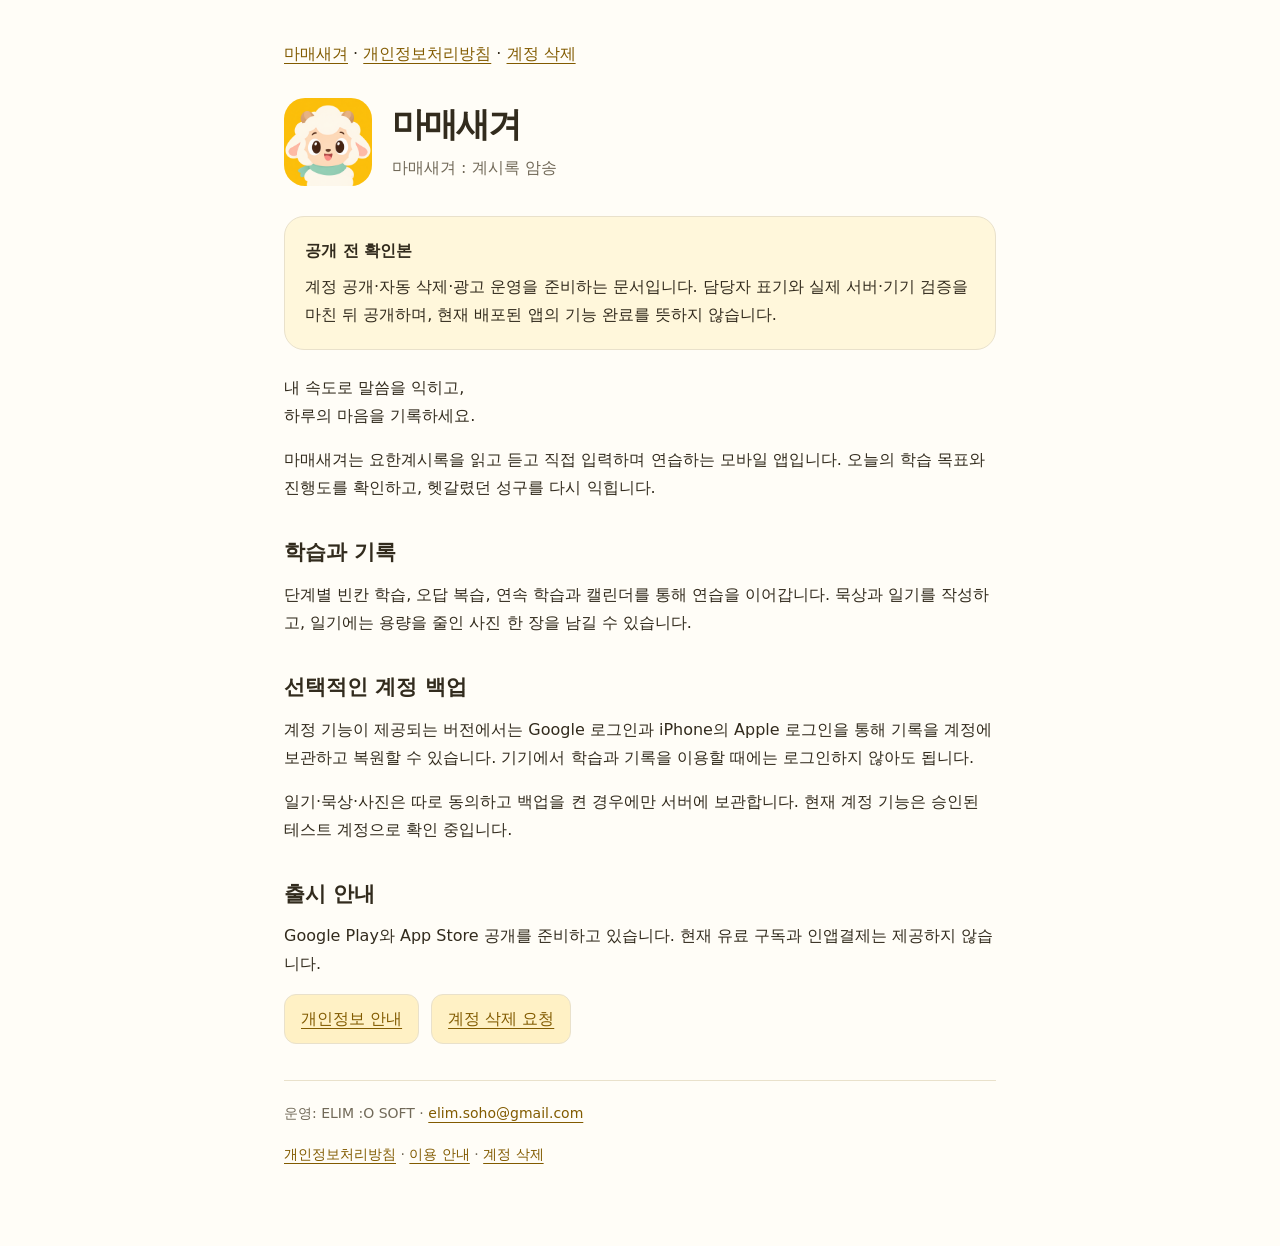
==== index.html @ 67b76ba5 "Prepare static introduction, privacy and account deletion review" ====
<!doctype html>
<html lang="ko"><head><meta charset="utf-8"><meta name="viewport" content="width=device-width,initial-scale=1"><meta name="robots" content="noindex,nofollow"><meta http-equiv="Content-Security-Policy" content="default-src &apos;none&apos;; style-src &apos;self&apos;; img-src &apos;self&apos;; base-uri &apos;none&apos;; form-action &apos;none&apos;"><title>마매새겨 · 마매새겨</title><link rel="stylesheet" href="site.css"></head><body><main>
<nav aria-label="페이지 이동"><a href="index.html">마매새겨</a> · <a href="privacy.html">개인정보처리방침</a> · <a href="delete-account.html">계정 삭제</a></nav>
<header><img src="assets/icon-512.png" alt="마매새겨의 몽실이" width="88" height="88"><div><h1>마매새겨</h1><p>마매새겨 : 계시록 암송</p></div></header>
<aside class="review"><strong>공개 전 확인본</strong><p>계정 공개·자동 삭제·광고 운영을 준비하는 문서입니다. 담당자 표기와 실제 서버·기기 검증을 마친 뒤 공개하며, 현재 배포된 앱의 기능 완료를 뜻하지 않습니다.</p></aside>

<section><p class="lead">내 속도로 말씀을 익히고,<br>하루의 마음을 기록하세요.</p><p>마매새겨는 요한계시록을 읽고 듣고 직접 입력하며 연습하는 모바일 앱입니다. 오늘의 학습 목표와 진행도를 확인하고, 헷갈렸던 성구를 다시 익힙니다.</p></section>
<section><h2>학습과 기록</h2><p>단계별 빈칸 학습, 오답 복습, 연속 학습과 캘린더를 통해 연습을 이어갑니다. 묵상과 일기를 작성하고, 일기에는 용량을 줄인 사진 한 장을 남길 수 있습니다.</p></section>
<section><h2>선택적인 계정 백업</h2><p>계정 기능이 제공되는 버전에서는 Google 로그인과 iPhone의 Apple 로그인을 통해 기록을 계정에 보관하고 복원할 수 있습니다. 기기에서 학습과 기록을 이용할 때에는 로그인하지 않아도 됩니다.</p><p>일기·묵상·사진은 따로 동의하고 백업을 켠 경우에만 서버에 보관합니다. 현재 계정 기능은 승인된 테스트 계정으로 확인 중입니다.</p></section>
<section><h2>출시 안내</h2><p>Google Play와 App Store 공개를 준비하고 있습니다. 현재 유료 구독과 인앱결제는 제공하지 않습니다.</p><div class="actions"><a href="privacy.html">개인정보 안내</a><a href="delete-account.html">계정 삭제 요청</a></div></section>

<footer><p>운영: ELIM :O SOFT · <a href="mailto:elim.soho@gmail.com">elim.soho@gmail.com</a></p><p><a href="privacy.html">개인정보처리방침</a> · <a href="terms.html">이용 안내</a> · <a href="delete-account.html">계정 삭제</a></p></footer></main></body></html>
---- site.css ----
:root{color-scheme:light;--ink:#322b1d;--muted:#716958;--gold:#ffbb16;--line:#e9e1cb}
    *{box-sizing:border-box}body{margin:0;background:#fffdf7;color:var(--ink);font-family:system-ui,-apple-system,"Apple SD Gothic Neo","Noto Sans KR",sans-serif;line-height:1.75}
    main{max-width:760px;margin:auto;padding:40px 24px 64px}header{display:flex;align-items:center;gap:20px;margin:30px 0}header img{width:88px;height:88px;flex-shrink:0;border-radius:21px}h1{font-size:34px;letter-spacing:-.055em;line-height:1.35;margin:0}header p{margin:7px 0 0;color:var(--muted)}
    h2{font-size:21px;margin:32px 0 10px}p{margin:0 0 16px}ul{padding-left:22px;margin:0 0 18px}li{margin:7px 0}a{color:#825b00;text-underline-offset:4px}a:focus-visible{outline:3px solid var(--gold);outline-offset:4px;border-radius:3px}.review{background:#fff7db;border:1px solid var(--line);border-radius:20px;padding:20px}.review p{margin:8px 0 0}.muted{color:var(--muted)}.table-wrap{overflow-x:auto;margin:16px 0 22px}table{width:100%;border-collapse:collapse;font-size:15px}th,td{text-align:left;vertical-align:top;border-bottom:1px solid var(--line);padding:12px 10px}th{background:#fff7db;font-weight:700}tbody th{background:transparent;min-width:100px}footer{margin-top:36px;padding-top:20px;border-top:1px solid var(--line);font-size:14px;color:var(--muted)}
    @media(max-width:480px){main{padding:28px 20px 44px}header{gap:15px}header img{width:68px;height:68px;border-radius:17px}h1{font-size:28px}.review{padding:17px}th,td{padding:10px 8px;font-size:14px}}
  
.actions{display:flex;flex-wrap:wrap;gap:12px}.actions a{display:inline-block;padding:10px 16px;background:#fff1c5;border:1px solid var(--line);border-radius:12px}.note{padding:16px;background:#fff7db;border-radius:16px}section{margin:24px 0}code{overflow-wrap:anywhere}caption{text-align:left;margin-bottom:8px}
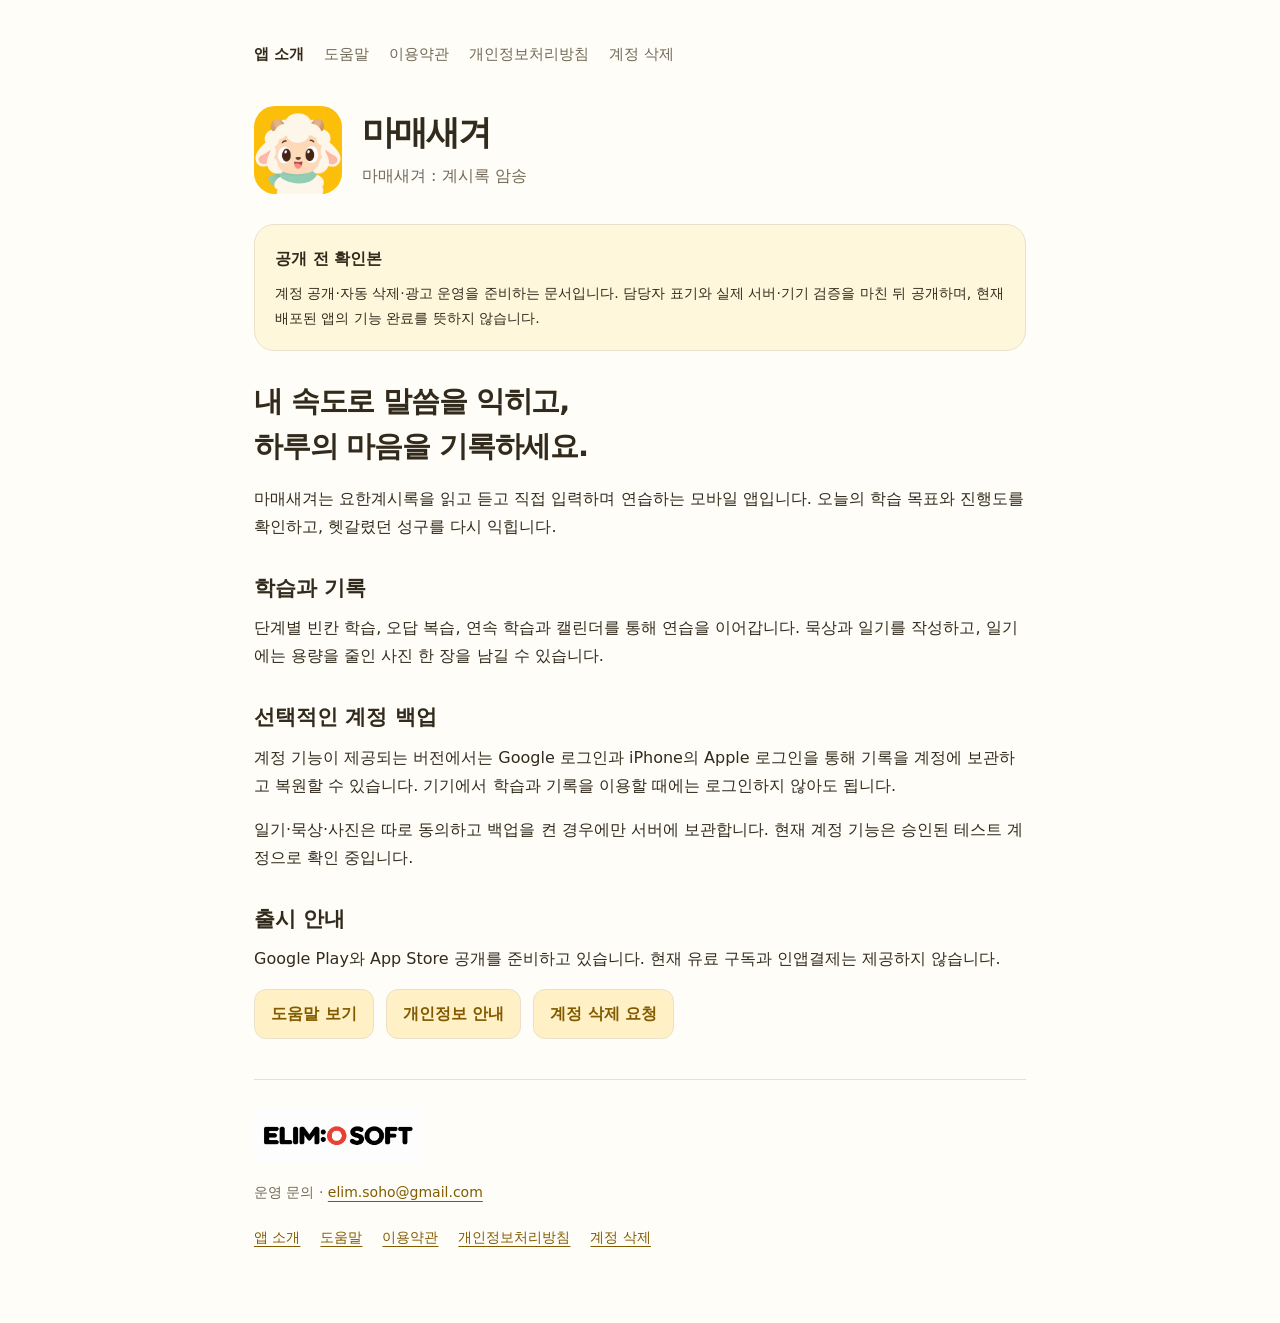
==== commit 87013da4: "Prepare privacy and deletion pages with verified processing details" ====
--- a/index.html
+++ b/index.html
@@ -1,12 +1,25 @@
 <!doctype html>
-<html lang="ko"><head><meta charset="utf-8"><meta name="viewport" content="width=device-width,initial-scale=1"><meta name="robots" content="noindex,nofollow"><meta http-equiv="Content-Security-Policy" content="default-src &apos;none&apos;; style-src &apos;self&apos;; img-src &apos;self&apos;; base-uri &apos;none&apos;; form-action &apos;none&apos;"><title>마매새겨 · 마매새겨</title><link rel="stylesheet" href="site.css"></head><body><main>
-<nav aria-label="페이지 이동"><a href="index.html">마매새겨</a> · <a href="privacy.html">개인정보처리방침</a> · <a href="delete-account.html">계정 삭제</a></nav>
-<header><img src="assets/icon-512.png" alt="마매새겨의 몽실이" width="88" height="88"><div><h1>마매새겨</h1><p>마매새겨 : 계시록 암송</p></div></header>
+<html lang="ko"><head><meta charset="utf-8"><meta name="viewport" content="width=device-width,initial-scale=1"><meta name="robots" content="noindex,nofollow"><meta http-equiv="Content-Security-Policy" content="default-src &apos;none&apos;; style-src &apos;self&apos;; img-src &apos;self&apos;; base-uri &apos;none&apos;; form-action &apos;none&apos;"><title>마매새겨 · 계시록 암송</title><link rel="icon" type="image/png" href="assets/icon-512.png"><link rel="stylesheet" href="site.css"></head><body><main>
+<a class="skip-link" href="#main-content">본문으로 이동</a>
+<nav class="site-nav" aria-label="페이지 이동"><a href="index.html" aria-current="page">앱 소개</a>
+  <a href="help.html">도움말</a>
+  <a href="terms.html">이용약관</a>
+  <a href="privacy.html">개인정보처리방침</a>
+  <a href="delete-account.html">계정 삭제</a></nav>
+<header id="main-content" tabindex="-1"><img src="assets/icon-512.png" alt="마맹이" width="88" height="88"><div><h1>마매새겨</h1><p>마매새겨 : 계시록 암송</p></div></header>
 <aside class="review"><strong>공개 전 확인본</strong><p>계정 공개·자동 삭제·광고 운영을 준비하는 문서입니다. 담당자 표기와 실제 서버·기기 검증을 마친 뒤 공개하며, 현재 배포된 앱의 기능 완료를 뜻하지 않습니다.</p></aside>
 
 <section><p class="lead">내 속도로 말씀을 익히고,<br>하루의 마음을 기록하세요.</p><p>마매새겨는 요한계시록을 읽고 듣고 직접 입력하며 연습하는 모바일 앱입니다. 오늘의 학습 목표와 진행도를 확인하고, 헷갈렸던 성구를 다시 익힙니다.</p></section>
 <section><h2>학습과 기록</h2><p>단계별 빈칸 학습, 오답 복습, 연속 학습과 캘린더를 통해 연습을 이어갑니다. 묵상과 일기를 작성하고, 일기에는 용량을 줄인 사진 한 장을 남길 수 있습니다.</p></section>
 <section><h2>선택적인 계정 백업</h2><p>계정 기능이 제공되는 버전에서는 Google 로그인과 iPhone의 Apple 로그인을 통해 기록을 계정에 보관하고 복원할 수 있습니다. 기기에서 학습과 기록을 이용할 때에는 로그인하지 않아도 됩니다.</p><p>일기·묵상·사진은 따로 동의하고 백업을 켠 경우에만 서버에 보관합니다. 현재 계정 기능은 승인된 테스트 계정으로 확인 중입니다.</p></section>
-<section><h2>출시 안내</h2><p>Google Play와 App Store 공개를 준비하고 있습니다. 현재 유료 구독과 인앱결제는 제공하지 않습니다.</p><div class="actions"><a href="privacy.html">개인정보 안내</a><a href="delete-account.html">계정 삭제 요청</a></div></section>
+<section><h2>출시 안내</h2><p>Google Play와 App Store 공개를 준비하고 있습니다. 현재 유료 구독과 인앱결제는 제공하지 않습니다.</p><div class="actions"><a href="help.html">도움말 보기</a><a href="privacy.html">개인정보 안내</a><a href="delete-account.html">계정 삭제 요청</a></div></section>
 
-<footer><p>운영: ELIM :O SOFT · <a href="mailto:elim.soho@gmail.com">elim.soho@gmail.com</a></p><p><a href="privacy.html">개인정보처리방침</a> · <a href="terms.html">이용 안내</a> · <a href="delete-account.html">계정 삭제</a></p></footer></main></body></html>
+<footer>
+  <img class="operator-logo" src="assets/elim-o-soft-logo.png" alt="ELIM :O SOFT" width="176" height="56">
+  <p>운영 문의 · <a href="mailto:elim.soho@gmail.com">elim.soho@gmail.com</a></p>
+  <nav aria-label="하단 페이지 이동"><a href="index.html">앱 소개</a>
+    <a href="help.html">도움말</a>
+    <a href="terms.html">이용약관</a>
+    <a href="privacy.html">개인정보처리방침</a>
+    <a href="delete-account.html">계정 삭제</a></nav>
+</footer></main></body></html>
--- a/site.css
+++ b/site.css
@@ -1,7 +1,27 @@
-:root{color-scheme:light;--ink:#322b1d;--muted:#716958;--gold:#ffbb16;--line:#e9e1cb}
-    *{box-sizing:border-box}body{margin:0;background:#fffdf7;color:var(--ink);font-family:system-ui,-apple-system,"Apple SD Gothic Neo","Noto Sans KR",sans-serif;line-height:1.75}
-    main{max-width:760px;margin:auto;padding:40px 24px 64px}header{display:flex;align-items:center;gap:20px;margin:30px 0}header img{width:88px;height:88px;flex-shrink:0;border-radius:21px}h1{font-size:34px;letter-spacing:-.055em;line-height:1.35;margin:0}header p{margin:7px 0 0;color:var(--muted)}
-    h2{font-size:21px;margin:32px 0 10px}p{margin:0 0 16px}ul{padding-left:22px;margin:0 0 18px}li{margin:7px 0}a{color:#825b00;text-underline-offset:4px}a:focus-visible{outline:3px solid var(--gold);outline-offset:4px;border-radius:3px}.review{background:#fff7db;border:1px solid var(--line);border-radius:20px;padding:20px}.review p{margin:8px 0 0}.muted{color:var(--muted)}.table-wrap{overflow-x:auto;margin:16px 0 22px}table{width:100%;border-collapse:collapse;font-size:15px}th,td{text-align:left;vertical-align:top;border-bottom:1px solid var(--line);padding:12px 10px}th{background:#fff7db;font-weight:700}tbody th{background:transparent;min-width:100px}footer{margin-top:36px;padding-top:20px;border-top:1px solid var(--line);font-size:14px;color:var(--muted)}
-    @media(max-width:480px){main{padding:28px 20px 44px}header{gap:15px}header img{width:68px;height:68px;border-radius:17px}h1{font-size:28px}.review{padding:17px}th,td{padding:10px 8px;font-size:14px}}
-  
-.actions{display:flex;flex-wrap:wrap;gap:12px}.actions a{display:inline-block;padding:10px 16px;background:#fff1c5;border:1px solid var(--line);border-radius:12px}.note{padding:16px;background:#fff7db;border-radius:16px}section{margin:24px 0}code{overflow-wrap:anywhere}caption{text-align:left;margin-bottom:8px}
+:root{color-scheme:light;--ink:#322b1d;--muted:#716958;--gold:#ffbb16;--line:#e9e1cb;--paper:#fffdf7;--cream:#fff7db}
+*{box-sizing:border-box}html{scroll-padding-top:24px}
+body{margin:0;background:var(--paper);color:var(--ink);font-family:system-ui,-apple-system,"Apple SD Gothic Neo","Noto Sans KR",sans-serif;line-height:1.75;overflow-wrap:anywhere}
+main{max-width:820px;margin:auto;padding:32px 24px 64px}
+a{color:#825b00;text-underline-offset:4px}
+a:focus-visible,summary:focus-visible{outline:3px solid var(--gold);outline-offset:4px;border-radius:4px}
+.skip-link{position:absolute;top:-80px;padding:10px 16px;background:#fff;border:2px solid var(--gold);z-index:2}.skip-link:focus{top:12px}
+.site-nav,footer nav{display:flex;flex-wrap:wrap;column-gap:20px;row-gap:4px}
+.site-nav a,footer nav a{min-height:44px;display:inline-flex;align-items:center}
+.site-nav a{font-size:15px;text-decoration:none;color:var(--muted)}.site-nav a[aria-current="page"]{color:var(--ink);font-weight:750}
+header{display:flex;align-items:center;gap:20px;margin:30px 0}header img{width:88px;height:88px;flex-shrink:0;border-radius:21px}
+h1{font-size:34px;letter-spacing:-.055em;line-height:1.35;margin:0}header p{margin:7px 0 0;color:var(--muted)}
+h2{font-size:21px;line-height:1.5;margin:32px 0 10px}p{margin:0 0 16px}ul,ol{padding-left:22px;margin:0 0 18px}li{margin:7px 0}
+section{margin:28px 0;scroll-margin-top:24px}.lead{font-size:29px;line-height:1.55;font-weight:750;letter-spacing:-.04em}
+.review,.overview,.contents,.faq-group{border:1px solid var(--line);border-radius:20px;overflow:hidden}
+.review{background:var(--cream);padding:20px}.review p{margin:8px 0 0;font-size:14px}.review .document-status{font-weight:650;color:var(--muted)}
+.overview{background:#fff;padding:22px}.overview h2,.contents h2{margin:0 0 12px}.overview p:last-child,.overview ul:last-child{margin-bottom:0}
+.contents{padding:22px;background:var(--cream);margin:28px 0 36px}.contents ol{display:grid;grid-template-columns:1fr 1fr;column-gap:28px;margin-bottom:0}.contents a{display:inline-flex;align-items:center;min-height:44px}
+.muted{color:var(--muted)}.table-wrap{overflow-x:auto;margin:16px 0 22px}table{width:100%;border-collapse:collapse;font-size:15px}
+th,td{text-align:left;vertical-align:top;border-bottom:1px solid var(--line);padding:12px 10px}thead th{background:var(--cream);font-weight:700}tbody th{background:transparent;min-width:100px}caption{text-align:left;margin-bottom:8px}
+.actions{display:flex;flex-wrap:wrap;gap:12px}.actions a{display:inline-flex;align-items:center;min-height:48px;padding:10px 16px;background:#fff1c5;border:1px solid var(--line);border-radius:12px;text-decoration:none;font-weight:700}
+.note{padding:16px;background:var(--cream);border-radius:16px}.faq-group{background:#fff;margin:20px 0 32px}.faq-group>h2{margin:0;padding:20px 22px;font-size:19px;background:var(--cream)}
+.faq-group details{border-top:1px solid var(--line)}.faq-group summary{list-style:none;padding:20px 48px 20px 22px;font-weight:700;cursor:pointer;position:relative}.faq-group summary::-webkit-details-marker{display:none}
+.faq-group summary::after{content:"";position:absolute;right:24px;top:25px;width:9px;height:9px;border-right:2px solid var(--muted);border-bottom:2px solid var(--muted);transform:rotate(45deg)}.faq-group details[open] summary::after{top:29px;transform:rotate(225deg)}
+.faq-answer{padding:0 22px 20px}.faq-answer p:last-child,.faq-answer ul:last-child{margin-bottom:0}
+footer{margin-top:40px;padding-top:28px;border-top:1px solid var(--line);font-size:14px;color:var(--muted)}.operator-logo{display:block;width:176px;height:56px;object-fit:contain;object-position:left center;margin-bottom:16px}footer p{margin-bottom:10px}code{overflow-wrap:anywhere}
+@media(max-width:480px){main{padding:24px 20px 44px}.site-nav{column-gap:15px}.site-nav a{font-size:14px}header{gap:15px;margin:24px 0}header img{width:68px;height:68px;border-radius:17px}h1{font-size:28px}.lead{font-size:25px}.review,.overview,.contents{padding:17px}.contents ol{grid-template-columns:1fr}th,td{padding:10px 8px;font-size:14px}.faq-group>h2{padding:17px}.faq-group summary{padding:18px 42px 18px 17px}.faq-group summary::after{right:20px;top:24px}.faq-answer{padding:0 17px 18px}}
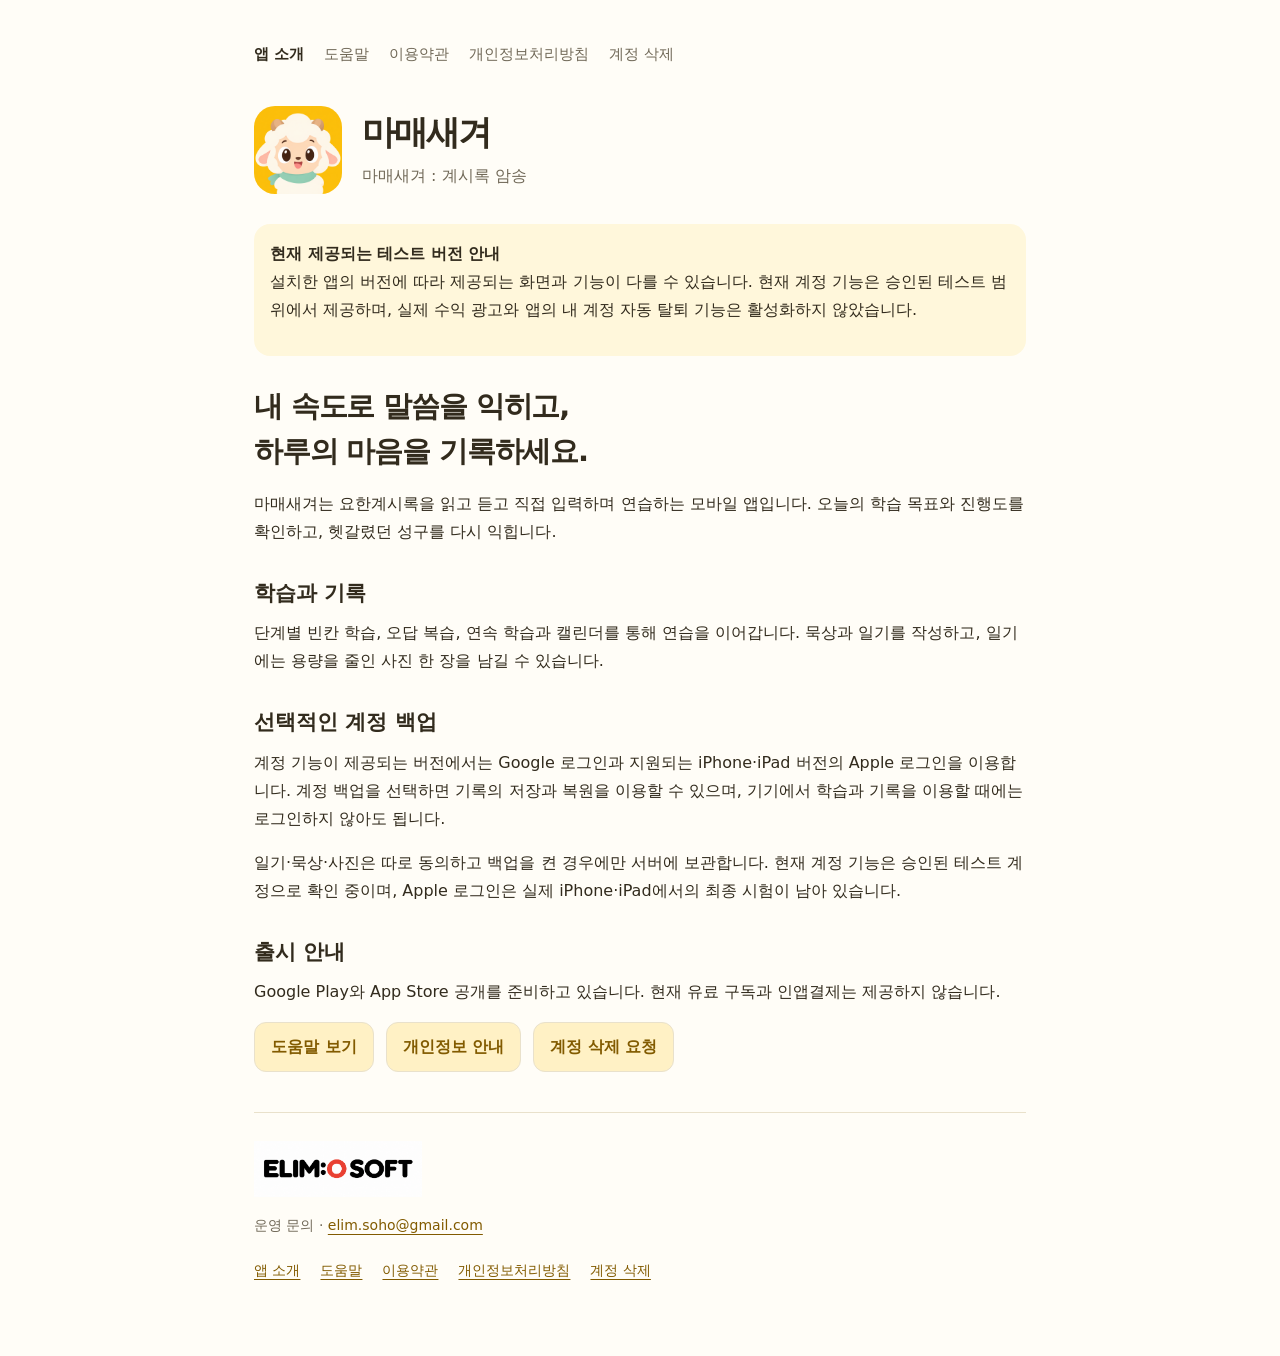
==== commit fef10e80: "Publish current privacy, deletion and service information" ====
--- a/index.html
+++ b/index.html
@@ -7,11 +7,11 @@
   <a href="privacy.html">개인정보처리방침</a>
   <a href="delete-account.html">계정 삭제</a></nav>
 <header id="main-content" tabindex="-1"><img src="assets/icon-512.png" alt="마맹이" width="88" height="88"><div><h1>마매새겨</h1><p>마매새겨 : 계시록 암송</p></div></header>
-<aside class="review"><strong>공개 전 확인본</strong><p>계정 공개·자동 삭제·광고 운영을 준비하는 문서입니다. 담당자 표기와 실제 서버·기기 검증을 마친 뒤 공개하며, 현재 배포된 앱의 기능 완료를 뜻하지 않습니다.</p></aside>
+<aside class="note"><strong>현재 제공되는 테스트 버전 안내</strong><p>설치한 앱의 버전에 따라 제공되는 화면과 기능이 다를 수 있습니다. 현재 계정 기능은 승인된 테스트 범위에서 제공하며, 실제 수익 광고와 앱의 내 계정 자동 탈퇴 기능은 활성화하지 않았습니다.</p></aside>
 
 <section><p class="lead">내 속도로 말씀을 익히고,<br>하루의 마음을 기록하세요.</p><p>마매새겨는 요한계시록을 읽고 듣고 직접 입력하며 연습하는 모바일 앱입니다. 오늘의 학습 목표와 진행도를 확인하고, 헷갈렸던 성구를 다시 익힙니다.</p></section>
 <section><h2>학습과 기록</h2><p>단계별 빈칸 학습, 오답 복습, 연속 학습과 캘린더를 통해 연습을 이어갑니다. 묵상과 일기를 작성하고, 일기에는 용량을 줄인 사진 한 장을 남길 수 있습니다.</p></section>
-<section><h2>선택적인 계정 백업</h2><p>계정 기능이 제공되는 버전에서는 Google 로그인과 iPhone의 Apple 로그인을 통해 기록을 계정에 보관하고 복원할 수 있습니다. 기기에서 학습과 기록을 이용할 때에는 로그인하지 않아도 됩니다.</p><p>일기·묵상·사진은 따로 동의하고 백업을 켠 경우에만 서버에 보관합니다. 현재 계정 기능은 승인된 테스트 계정으로 확인 중입니다.</p></section>
+<section><h2>선택적인 계정 백업</h2><p>계정 기능이 제공되는 버전에서는 Google 로그인과 지원되는 iPhone·iPad 버전의 Apple 로그인을 이용합니다. 계정 백업을 선택하면 기록의 저장과 복원을 이용할 수 있으며, 기기에서 학습과 기록을 이용할 때에는 로그인하지 않아도 됩니다.</p><p>일기·묵상·사진은 따로 동의하고 백업을 켠 경우에만 서버에 보관합니다. 현재 계정 기능은 승인된 테스트 계정으로 확인 중이며, Apple 로그인은 실제 iPhone·iPad에서의 최종 시험이 남아 있습니다.</p></section>
 <section><h2>출시 안내</h2><p>Google Play와 App Store 공개를 준비하고 있습니다. 현재 유료 구독과 인앱결제는 제공하지 않습니다.</p><div class="actions"><a href="help.html">도움말 보기</a><a href="privacy.html">개인정보 안내</a><a href="delete-account.html">계정 삭제 요청</a></div></section>
 
 <footer>
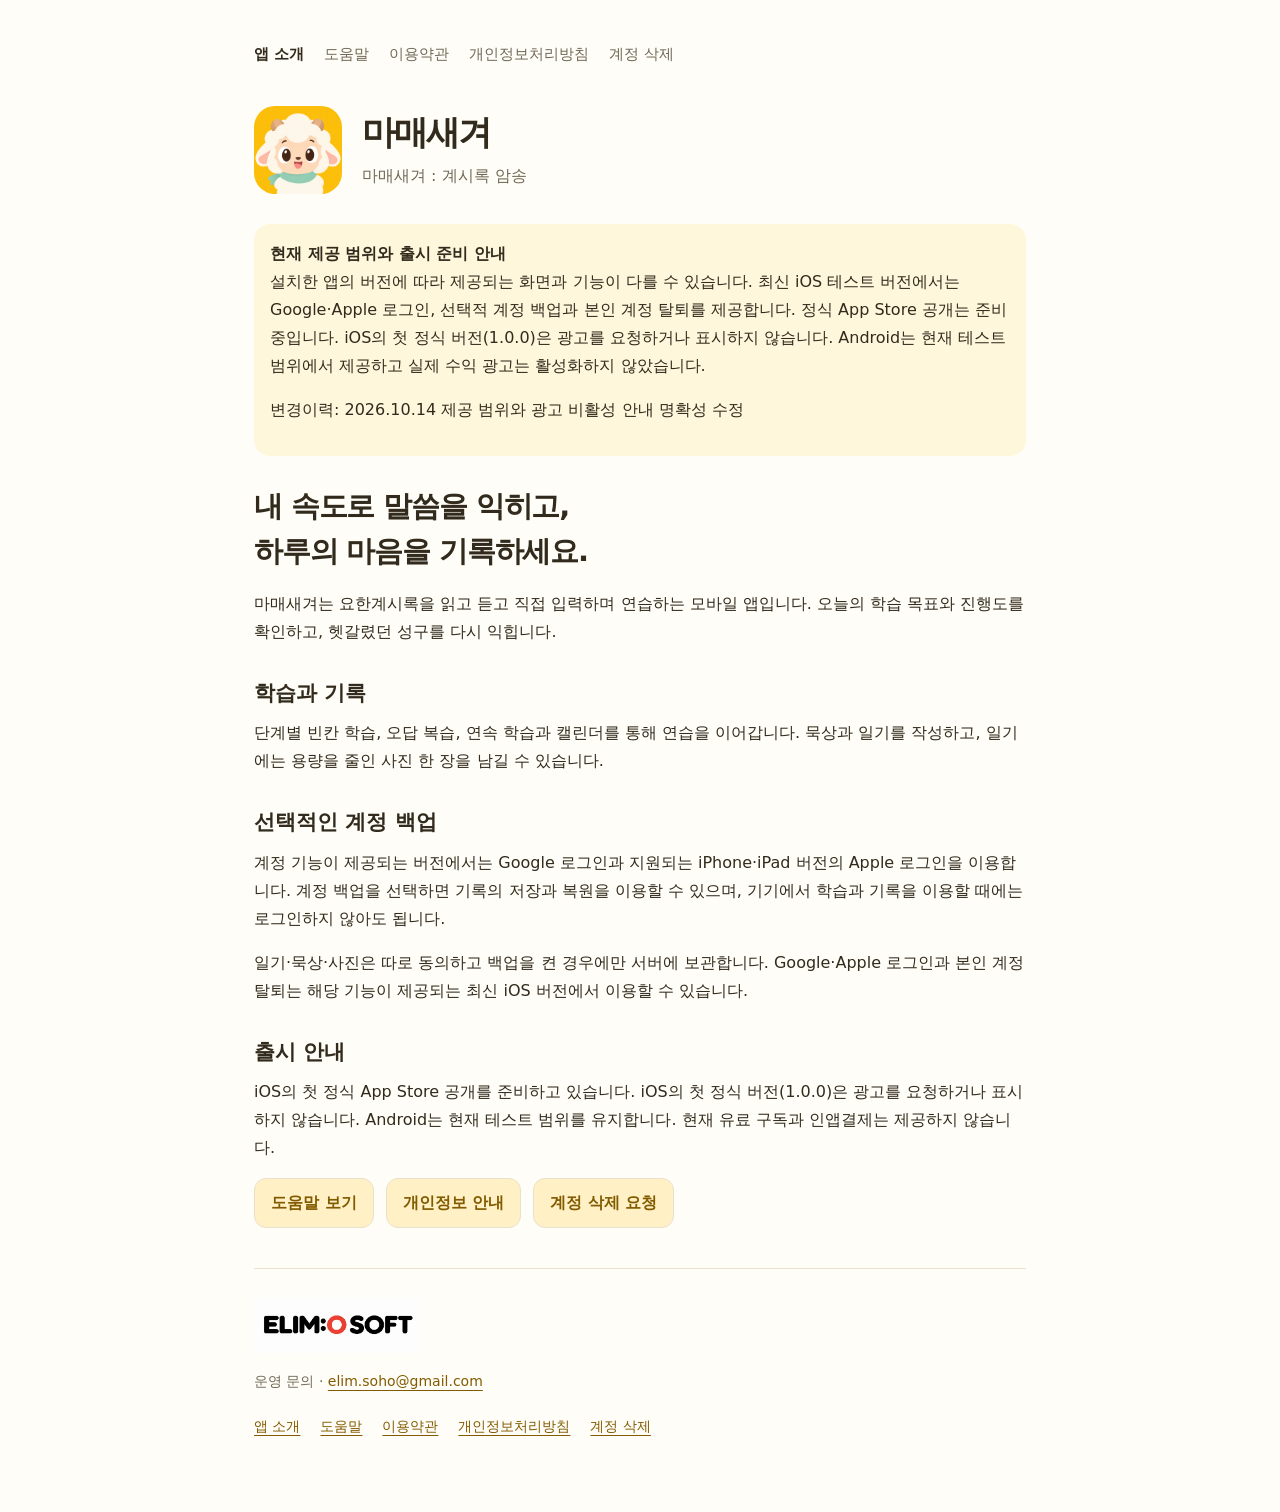
==== commit f1c8b078: "Clarify initial iOS advertising and service-log privacy" ====
--- a/index.html
+++ b/index.html
@@ -7,12 +7,12 @@
   <a href="privacy.html">개인정보처리방침</a>
   <a href="delete-account.html">계정 삭제</a></nav>
 <header id="main-content" tabindex="-1"><img src="assets/icon-512.png" alt="마맹이" width="88" height="88"><div><h1>마매새겨</h1><p>마매새겨 : 계시록 암송</p></div></header>
-<aside class="note"><strong>현재 제공되는 테스트 버전 안내</strong><p>설치한 앱의 버전에 따라 제공되는 화면과 기능이 다를 수 있습니다. 현재 계정 기능은 승인된 테스트 범위에서 제공하며, 실제 수익 광고와 앱의 내 계정 자동 탈퇴 기능은 활성화하지 않았습니다.</p></aside>
+<aside class="note"><strong>현재 제공 범위와 출시 준비 안내</strong><p>설치한 앱의 버전에 따라 제공되는 화면과 기능이 다를 수 있습니다. 최신 iOS 테스트 버전에서는 Google·Apple 로그인, 선택적 계정 백업과 본인 계정 탈퇴를 제공합니다. 정식 App Store 공개는 준비 중입니다. iOS의 첫 정식 버전(1.0.0)은 광고를 요청하거나 표시하지 않습니다. Android는 현재 테스트 범위에서 제공하고 실제 수익 광고는 활성화하지 않았습니다.</p><p class="document-status">변경이력: 2026.10.14 제공 범위와 광고 비활성 안내 명확성 수정</p></aside>
 
 <section><p class="lead">내 속도로 말씀을 익히고,<br>하루의 마음을 기록하세요.</p><p>마매새겨는 요한계시록을 읽고 듣고 직접 입력하며 연습하는 모바일 앱입니다. 오늘의 학습 목표와 진행도를 확인하고, 헷갈렸던 성구를 다시 익힙니다.</p></section>
 <section><h2>학습과 기록</h2><p>단계별 빈칸 학습, 오답 복습, 연속 학습과 캘린더를 통해 연습을 이어갑니다. 묵상과 일기를 작성하고, 일기에는 용량을 줄인 사진 한 장을 남길 수 있습니다.</p></section>
-<section><h2>선택적인 계정 백업</h2><p>계정 기능이 제공되는 버전에서는 Google 로그인과 지원되는 iPhone·iPad 버전의 Apple 로그인을 이용합니다. 계정 백업을 선택하면 기록의 저장과 복원을 이용할 수 있으며, 기기에서 학습과 기록을 이용할 때에는 로그인하지 않아도 됩니다.</p><p>일기·묵상·사진은 따로 동의하고 백업을 켠 경우에만 서버에 보관합니다. 현재 계정 기능은 승인된 테스트 계정으로 확인 중이며, Apple 로그인은 실제 iPhone·iPad에서의 최종 시험이 남아 있습니다.</p></section>
-<section><h2>출시 안내</h2><p>Google Play와 App Store 공개를 준비하고 있습니다. 현재 유료 구독과 인앱결제는 제공하지 않습니다.</p><div class="actions"><a href="help.html">도움말 보기</a><a href="privacy.html">개인정보 안내</a><a href="delete-account.html">계정 삭제 요청</a></div></section>
+<section><h2>선택적인 계정 백업</h2><p>계정 기능이 제공되는 버전에서는 Google 로그인과 지원되는 iPhone·iPad 버전의 Apple 로그인을 이용합니다. 계정 백업을 선택하면 기록의 저장과 복원을 이용할 수 있으며, 기기에서 학습과 기록을 이용할 때에는 로그인하지 않아도 됩니다.</p><p>일기·묵상·사진은 따로 동의하고 백업을 켠 경우에만 서버에 보관합니다. Google·Apple 로그인과 본인 계정 탈퇴는 해당 기능이 제공되는 최신 iOS 버전에서 이용할 수 있습니다.</p></section>
+<section><h2>출시 안내</h2><p>iOS의 첫 정식 App Store 공개를 준비하고 있습니다. iOS의 첫 정식 버전(1.0.0)은 광고를 요청하거나 표시하지 않습니다. Android는 현재 테스트 범위를 유지합니다. 현재 유료 구독과 인앱결제는 제공하지 않습니다.</p><div class="actions"><a href="help.html">도움말 보기</a><a href="privacy.html">개인정보 안내</a><a href="delete-account.html">계정 삭제 요청</a></div></section>
 
 <footer>
   <img class="operator-logo" src="assets/elim-o-soft-logo.png" alt="ELIM :O SOFT" width="176" height="56">
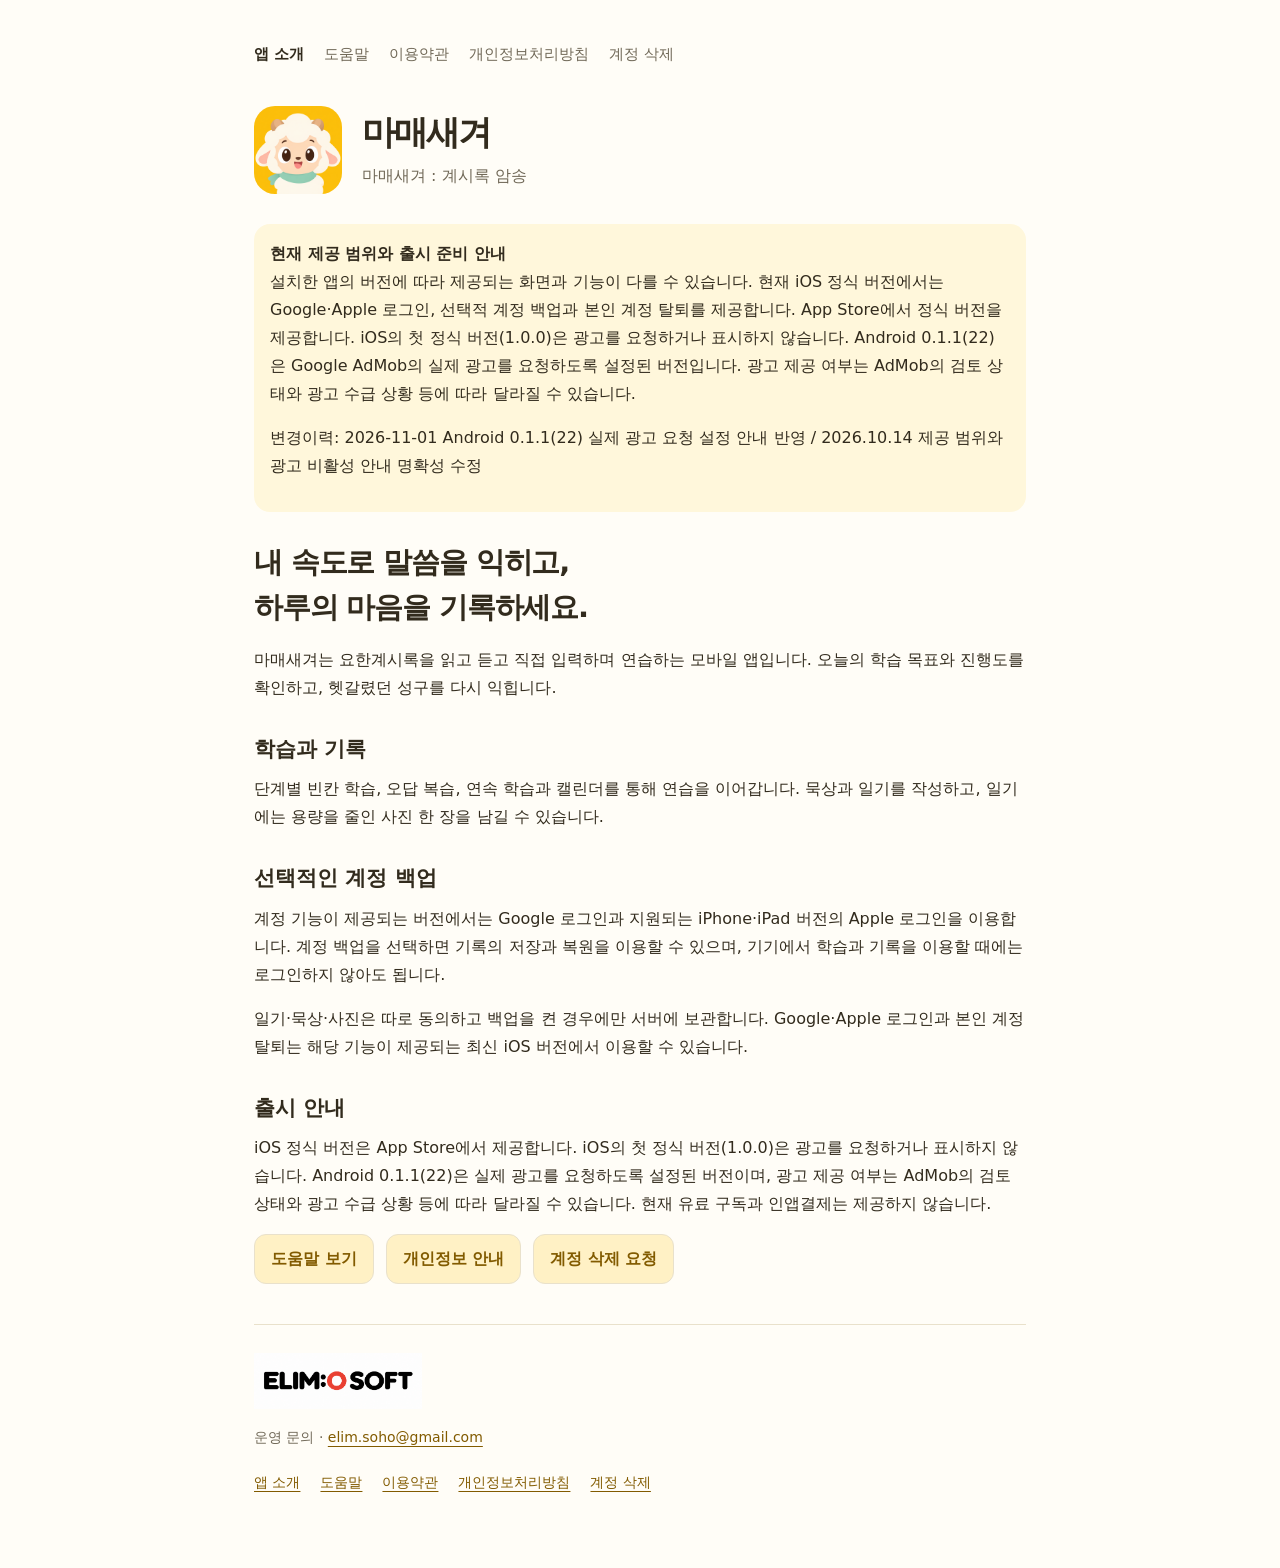
==== commit 3bad2842: "Align Android 0.1.1(22) ad notices and current iOS availability" ====
--- a/index.html
+++ b/index.html
@@ -7,12 +7,12 @@
   <a href="privacy.html">개인정보처리방침</a>
   <a href="delete-account.html">계정 삭제</a></nav>
 <header id="main-content" tabindex="-1"><img src="assets/icon-512.png" alt="마맹이" width="88" height="88"><div><h1>마매새겨</h1><p>마매새겨 : 계시록 암송</p></div></header>
-<aside class="note"><strong>현재 제공 범위와 출시 준비 안내</strong><p>설치한 앱의 버전에 따라 제공되는 화면과 기능이 다를 수 있습니다. 최신 iOS 테스트 버전에서는 Google·Apple 로그인, 선택적 계정 백업과 본인 계정 탈퇴를 제공합니다. 정식 App Store 공개는 준비 중입니다. iOS의 첫 정식 버전(1.0.0)은 광고를 요청하거나 표시하지 않습니다. Android는 현재 테스트 범위에서 제공하고 실제 수익 광고는 활성화하지 않았습니다.</p><p class="document-status">변경이력: 2026.10.14 제공 범위와 광고 비활성 안내 명확성 수정</p></aside>
+<aside class="note"><strong>현재 제공 범위와 출시 준비 안내</strong><p>설치한 앱의 버전에 따라 제공되는 화면과 기능이 다를 수 있습니다. 현재 iOS 정식 버전에서는 Google·Apple 로그인, 선택적 계정 백업과 본인 계정 탈퇴를 제공합니다. App Store에서 정식 버전을 제공합니다. iOS의 첫 정식 버전(1.0.0)은 광고를 요청하거나 표시하지 않습니다. Android 0.1.1(22)은 Google AdMob의 실제 광고를 요청하도록 설정된 버전입니다. 광고 제공 여부는 AdMob의 검토 상태와 광고 수급 상황 등에 따라 달라질 수 있습니다.</p><p class="document-status">변경이력: 2026-11-01 Android 0.1.1(22) 실제 광고 요청 설정 안내 반영 / 2026.10.14 제공 범위와 광고 비활성 안내 명확성 수정</p></aside>
 
 <section><p class="lead">내 속도로 말씀을 익히고,<br>하루의 마음을 기록하세요.</p><p>마매새겨는 요한계시록을 읽고 듣고 직접 입력하며 연습하는 모바일 앱입니다. 오늘의 학습 목표와 진행도를 확인하고, 헷갈렸던 성구를 다시 익힙니다.</p></section>
 <section><h2>학습과 기록</h2><p>단계별 빈칸 학습, 오답 복습, 연속 학습과 캘린더를 통해 연습을 이어갑니다. 묵상과 일기를 작성하고, 일기에는 용량을 줄인 사진 한 장을 남길 수 있습니다.</p></section>
 <section><h2>선택적인 계정 백업</h2><p>계정 기능이 제공되는 버전에서는 Google 로그인과 지원되는 iPhone·iPad 버전의 Apple 로그인을 이용합니다. 계정 백업을 선택하면 기록의 저장과 복원을 이용할 수 있으며, 기기에서 학습과 기록을 이용할 때에는 로그인하지 않아도 됩니다.</p><p>일기·묵상·사진은 따로 동의하고 백업을 켠 경우에만 서버에 보관합니다. Google·Apple 로그인과 본인 계정 탈퇴는 해당 기능이 제공되는 최신 iOS 버전에서 이용할 수 있습니다.</p></section>
-<section><h2>출시 안내</h2><p>iOS의 첫 정식 App Store 공개를 준비하고 있습니다. iOS의 첫 정식 버전(1.0.0)은 광고를 요청하거나 표시하지 않습니다. Android는 현재 테스트 범위를 유지합니다. 현재 유료 구독과 인앱결제는 제공하지 않습니다.</p><div class="actions"><a href="help.html">도움말 보기</a><a href="privacy.html">개인정보 안내</a><a href="delete-account.html">계정 삭제 요청</a></div></section>
+<section><h2>출시 안내</h2><p>iOS 정식 버전은 App Store에서 제공합니다. iOS의 첫 정식 버전(1.0.0)은 광고를 요청하거나 표시하지 않습니다. Android 0.1.1(22)은 실제 광고를 요청하도록 설정된 버전이며, 광고 제공 여부는 AdMob의 검토 상태와 광고 수급 상황 등에 따라 달라질 수 있습니다. 현재 유료 구독과 인앱결제는 제공하지 않습니다.</p><div class="actions"><a href="help.html">도움말 보기</a><a href="privacy.html">개인정보 안내</a><a href="delete-account.html">계정 삭제 요청</a></div></section>
 
 <footer>
   <img class="operator-logo" src="assets/elim-o-soft-logo.png" alt="ELIM :O SOFT" width="176" height="56">
